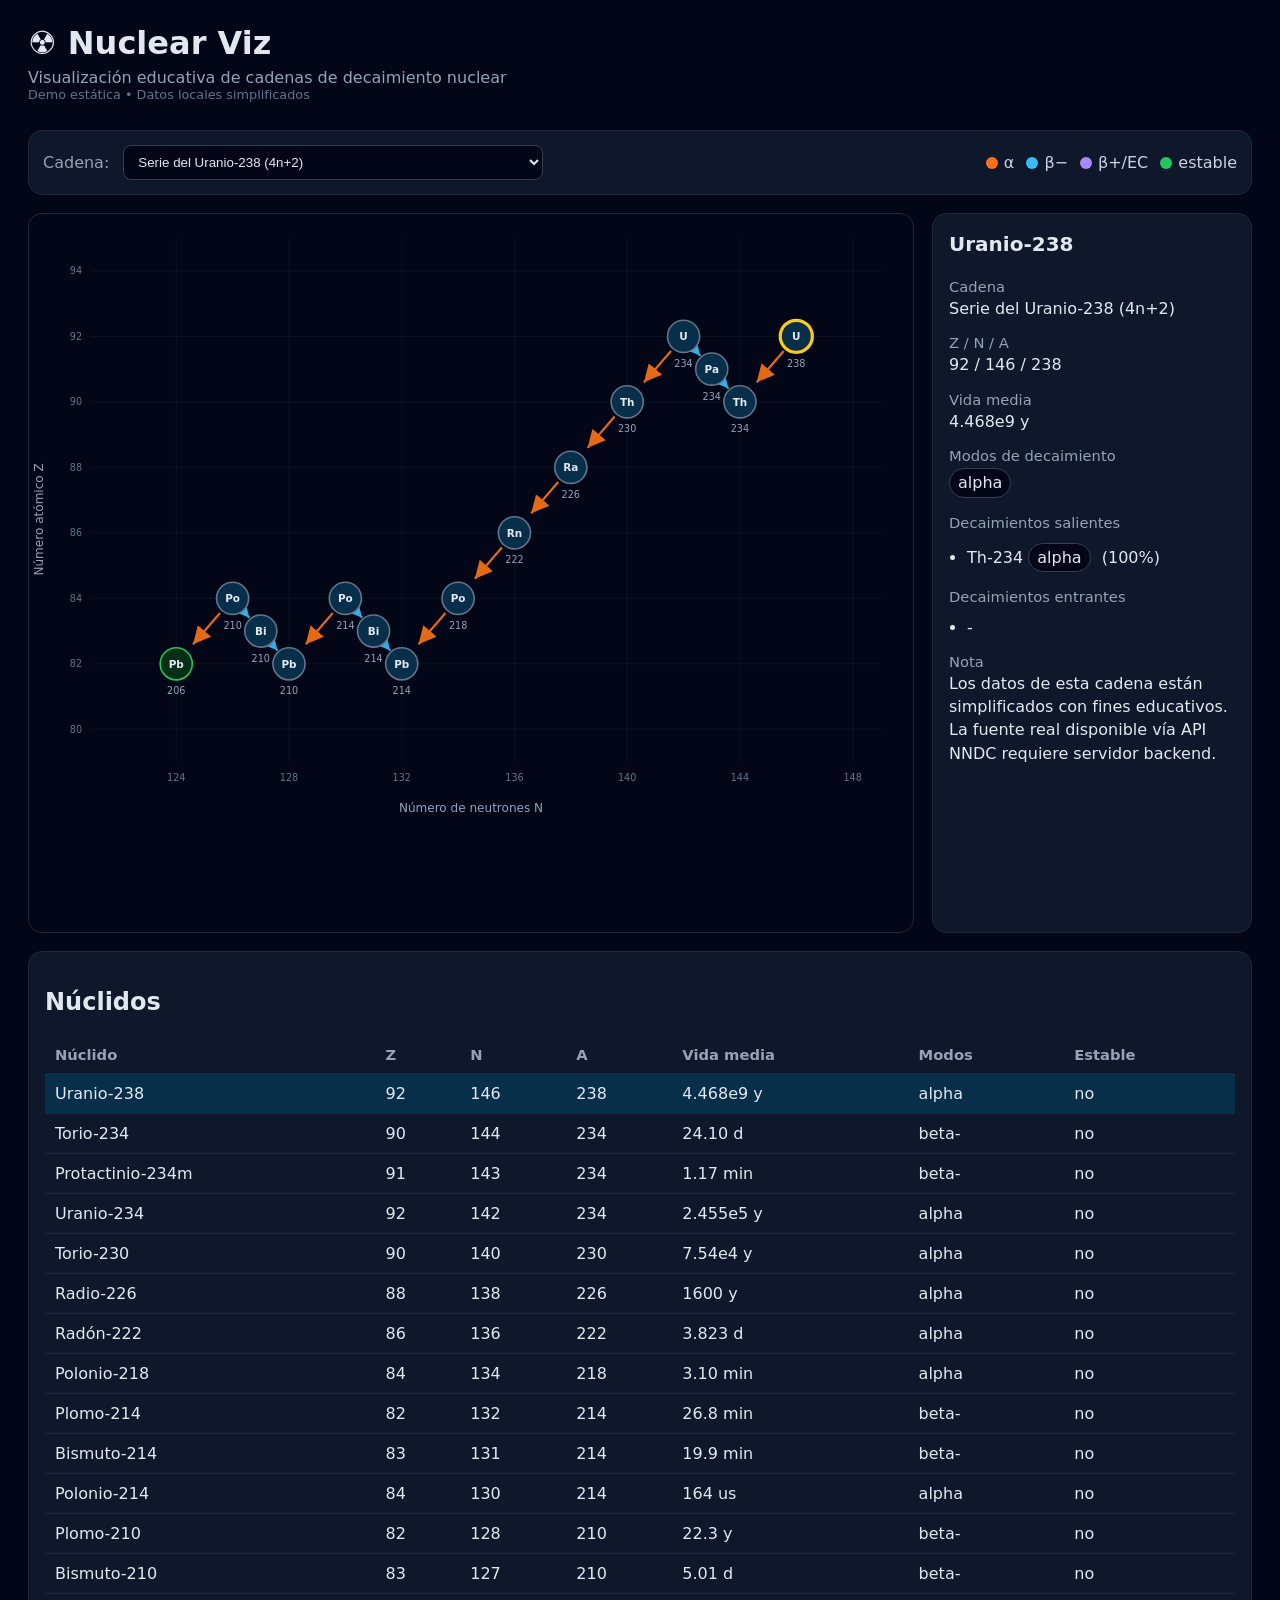
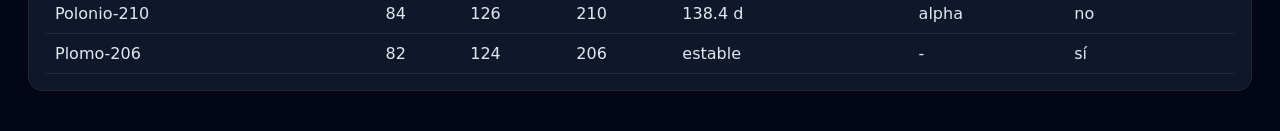
==== site/index.html @ 3c5556d0 "feat: add static site generation and GitHub Pages deployment config" ====
<!doctype html>
<html lang="es">
<head>
  <meta charset="utf-8" />
  <meta name="viewport" content="width=device-width, initial-scale=1" />
  <title>Nuclear Viz | Live Demo</title>
  <link rel="icon" type="image/svg+xml" href="./assets/favicon.svg" />
  <link rel="stylesheet" href="./assets/style.css" />
</head>
<body>
  <header>
    <h1>☢ Nuclear Viz</h1>
    <p>Visualización educativa de cadenas de decaimiento nuclear</p>
    <p style="font-size:0.8em; color:#64748b;">Demo estática • Datos locales simplificados</p>
  </header>

  <main>
    <section class="controls">
      <label for="chain-select">Cadena:</label>
      <select id="chain-select"></select>

      <div class="legend">
        <span class="legend-item"><span class="swatch alpha"></span>α</span>
        <span class="legend-item"><span class="swatch beta-minus"></span>β−</span>
        <span class="legend-item"><span class="swatch beta-plus"></span>β+/EC</span>
        <span class="legend-item"><span class="swatch stable"></span>estable</span>
      </div>
    </section>

    <section class="layout">
      <div id="chart" aria-label="Carta de núclidos de la cadena seleccionada"></div>
      <aside id="detail">Cargando...</aside>
    </section>

    <section class="table-section">
      <h2>Núclidos</h2>
      <table id="nuclide-table">
        <thead>
          <tr>
            <th>Núclido</th>
            <th>Z</th>
            <th>N</th>
            <th>A</th>
            <th>Vida media</th>
            <th>Modos</th>
            <th>Estable</th>
          </tr>
        </thead>
        <tbody></tbody>
      </table>
    </section>
  </main>

  <script src="./app.js"></script>
</body>
</html>
---- site/assets/style.css ----
:root {
  color-scheme: dark;
}

* {
  box-sizing: border-box;
}

body {
  margin: 0;
  font-family: system-ui, -apple-system, Segoe UI, Roboto, sans-serif;
  background: #020617;
  color: #e2e8f0;
}

header {
  padding: 24px 28px 8px;
}

h1 {
  margin: 0 0 6px;
  font-size: 2rem;
}

header p {
  margin: 0;
  color: #94a3b8;
}

main {
  padding: 20px 28px 40px;
  display: grid;
  gap: 18px;
}

.controls {
  display: flex;
  flex-wrap: wrap;
  align-items: center;
  gap: 14px;
  padding: 14px;
  border: 1px solid #1e293b;
  border-radius: 14px;
  background: #0f172a;
}

label {
  color: #94a3b8;
}

select {
  background: #020617;
  color: #e2e8f0;
  border: 1px solid #334155;
  border-radius: 8px;
  padding: 8px 10px;
  min-width: min(420px, 100%);
}

.legend {
  display: flex;
  gap: 12px;
  flex-wrap: wrap;
  margin-left: auto;
  color: #cbd5e1;
}

.legend-item {
  display: inline-flex;
  align-items: center;
  gap: 6px;
}

.swatch {
  width: 12px;
  height: 12px;
  border-radius: 999px;
  display: inline-block;
}

.swatch.alpha {
  background: #f97316;
}

.swatch.beta-minus {
  background: #38bdf8;
}

.swatch.beta-plus {
  background: #a78bfa;
}

.swatch.stable {
  background: #22c55e;
}

.layout {
  display: grid;
  grid-template-columns: minmax(0, 1fr) 320px;
  gap: 18px;
  align-items: start;
}

#chart {
  min-height: 720px;
  border: 1px solid #1e293b;
  border-radius: 14px;
  background: #020617;
  overflow: auto;
}

#detail {
  padding: 16px;
  border: 1px solid #1e293b;
  border-radius: 14px;
  background: #0f172a;
  min-height: 720px;
  line-height: 1.45;
}

#detail h2 {
  margin-top: 0;
  font-size: 1.25rem;
}

.detail-label {
  color: #94a3b8;
  font-size: 0.92rem;
  margin-top: 12px;
}

.pill {
  display: inline-block;
  padding: 2px 8px;
  margin: 2px 6px 2px 0;
  border-radius: 999px;
  border: 1px solid #334155;
  background: #020617;
}

#detail ul {
  margin: 8px 0;
  padding-left: 18px;
}

#detail li {
  margin: 4px 0;
}

.table-section {
  border: 1px solid #1e293b;
  border-radius: 14px;
  background: #0f172a;
  padding: 16px;
  overflow: auto;
}

table {
  width: 100%;
  border-collapse: collapse;
}

th,
td {
  padding: 10px;
  border-bottom: 1px solid #1e293b;
  text-align: left;
}

th {
  color: #94a3b8;
  font-size: 0.92rem;
}

tbody tr:hover,
tbody tr.selected {
  background: #082f49;
  cursor: pointer;
}

svg text {
  user-select: none;
}

.nuclide {
  cursor: pointer;
}

.nuclide:focus {
  outline: 2px solid #facc15;
}

.radioactive-node {
  fill: #082f49;
}

.stable-node {
  fill: #052e16;
}

@media (max-width: 1000px) {
  .layout {
    grid-template-columns: 1fr;
  }

  #detail {
    min-height: 220px;
  }
}
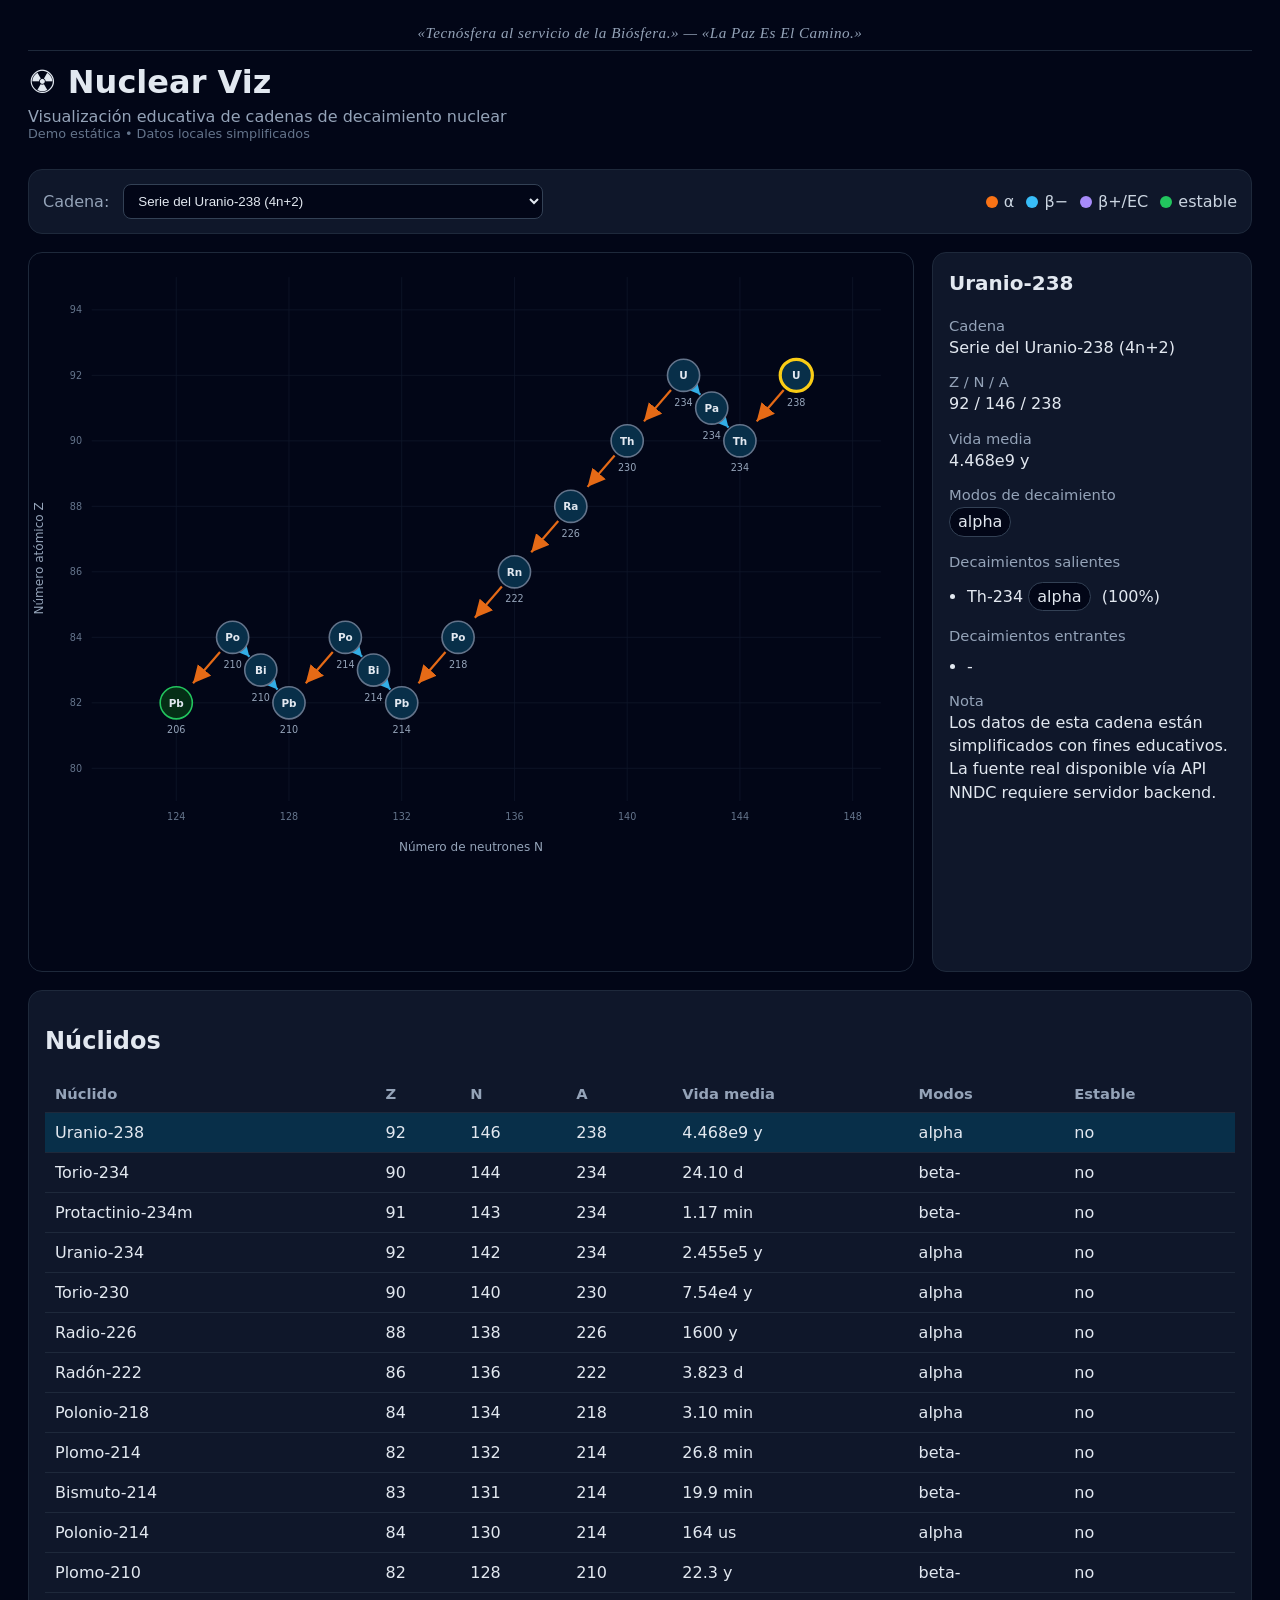
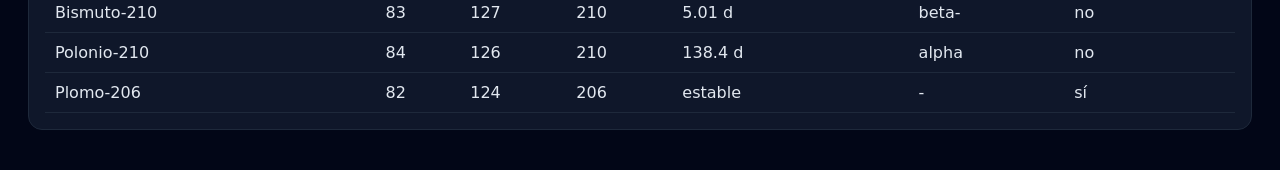
==== commit 526ef244: "feat(ui): add project motto to static demo header" ====
--- a/site/index.html
+++ b/site/index.html
@@ -8,7 +8,8 @@
   <link rel="stylesheet" href="./assets/style.css" />
 </head>
 <body>
-  <header>
+    <header>
+    <div class="motto">«Tecnósfera al servicio de la Biósfera.» — «La Paz Es El Camino.»</div>
     <h1>☢ Nuclear Viz</h1>
     <p>Visualización educativa de cadenas de decaimiento nuclear</p>
     <p style="font-size:0.8em; color:#64748b;">Demo estática • Datos locales simplificados</p>
--- a/site/assets/style.css
+++ b/site/assets/style.css
@@ -207,3 +207,23 @@
     min-height: 220px;
   }
 }
+
+/* --- Motto / Lema --- */
+.motto {
+  font-family: Georgia, 'Times New Roman', serif;
+  font-style: italic;
+  color: #94a3b8; /* Gris azulado suave */
+  font-size: 0.95rem;
+  margin-bottom: 12px;
+  letter-spacing: 0.5px;
+  text-align: center;
+  border-bottom: 1px solid #1e293b;
+  padding-bottom: 8px;
+}
+
+/* Ajuste responsive si hace falta */
+@media (max-width: 600px) {
+  .motto {
+    font-size: 0.85rem;
+  }
+}
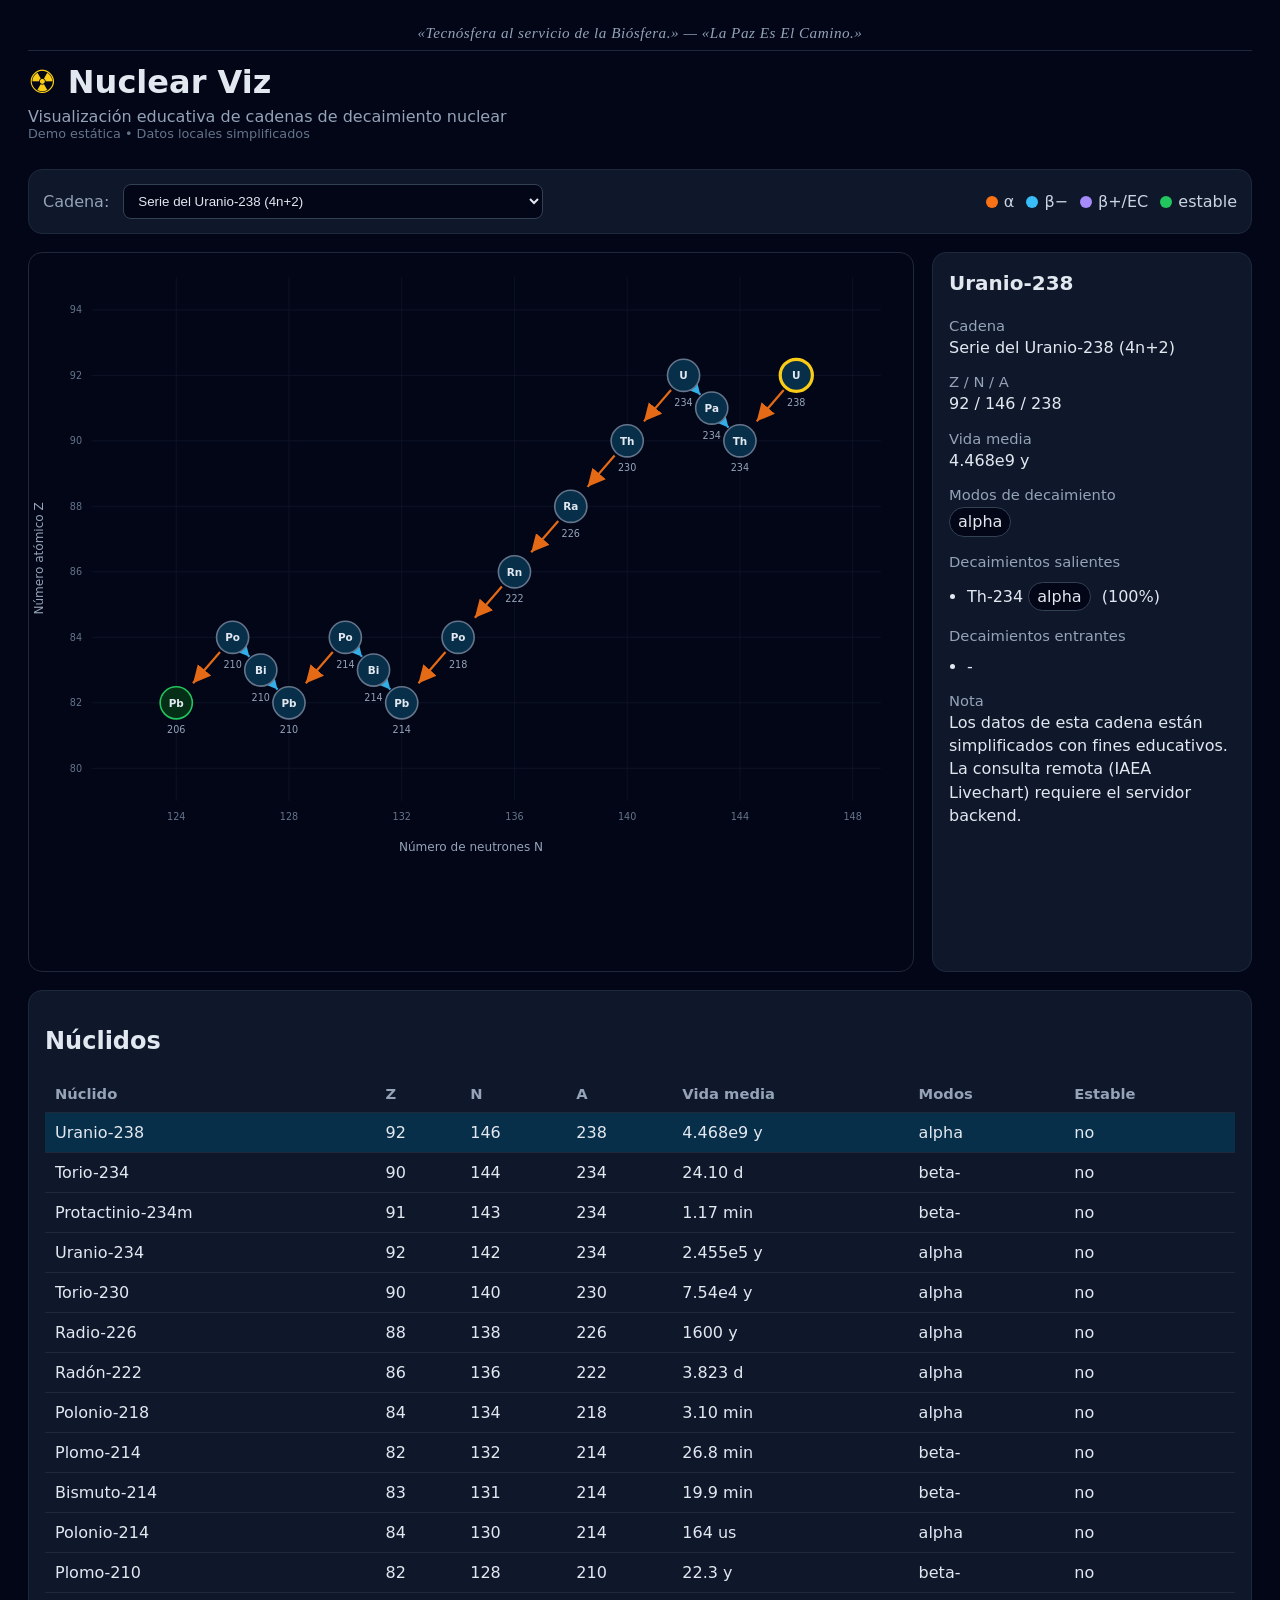
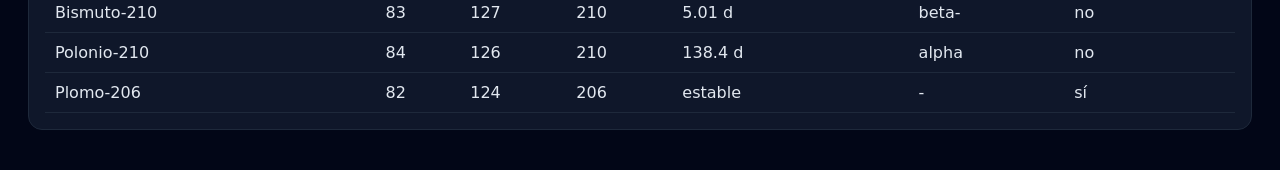
==== commit 9dfc92ae: "refactor: fuente única del frontend (site/), modo api/static por meta; vida media normalizada; lema " ====
--- a/site/index.html
+++ b/site/index.html
@@ -3,14 +3,15 @@
 <head>
   <meta charset="utf-8" />
   <meta name="viewport" content="width=device-width, initial-scale=1" />
+  <meta name="nv-mode" content="static" />
   <title>Nuclear Viz | Live Demo</title>
   <link rel="icon" type="image/svg+xml" href="./assets/favicon.svg" />
   <link rel="stylesheet" href="./assets/style.css" />
 </head>
 <body>
-    <header>
+  <header>
     <div class="motto">«Tecnósfera al servicio de la Biósfera.» — «La Paz Es El Camino.»</div>
-    <h1>☢ Nuclear Viz</h1>
+    <h1><span class="logo-icon" aria-hidden="true">☢</span> Nuclear Viz</h1>
     <p>Visualización educativa de cadenas de decaimiento nuclear</p>
     <p style="font-size:0.8em; color:#64748b;">Demo estática • Datos locales simplificados</p>
   </header>
--- a/site/assets/style.css
+++ b/site/assets/style.css
@@ -227,3 +227,8 @@
     font-size: 0.85rem;
   }
 }
+
+/* Icono ☢ antes del nombre, en amarillo */
+.logo-icon {
+  color: #facc15;
+}
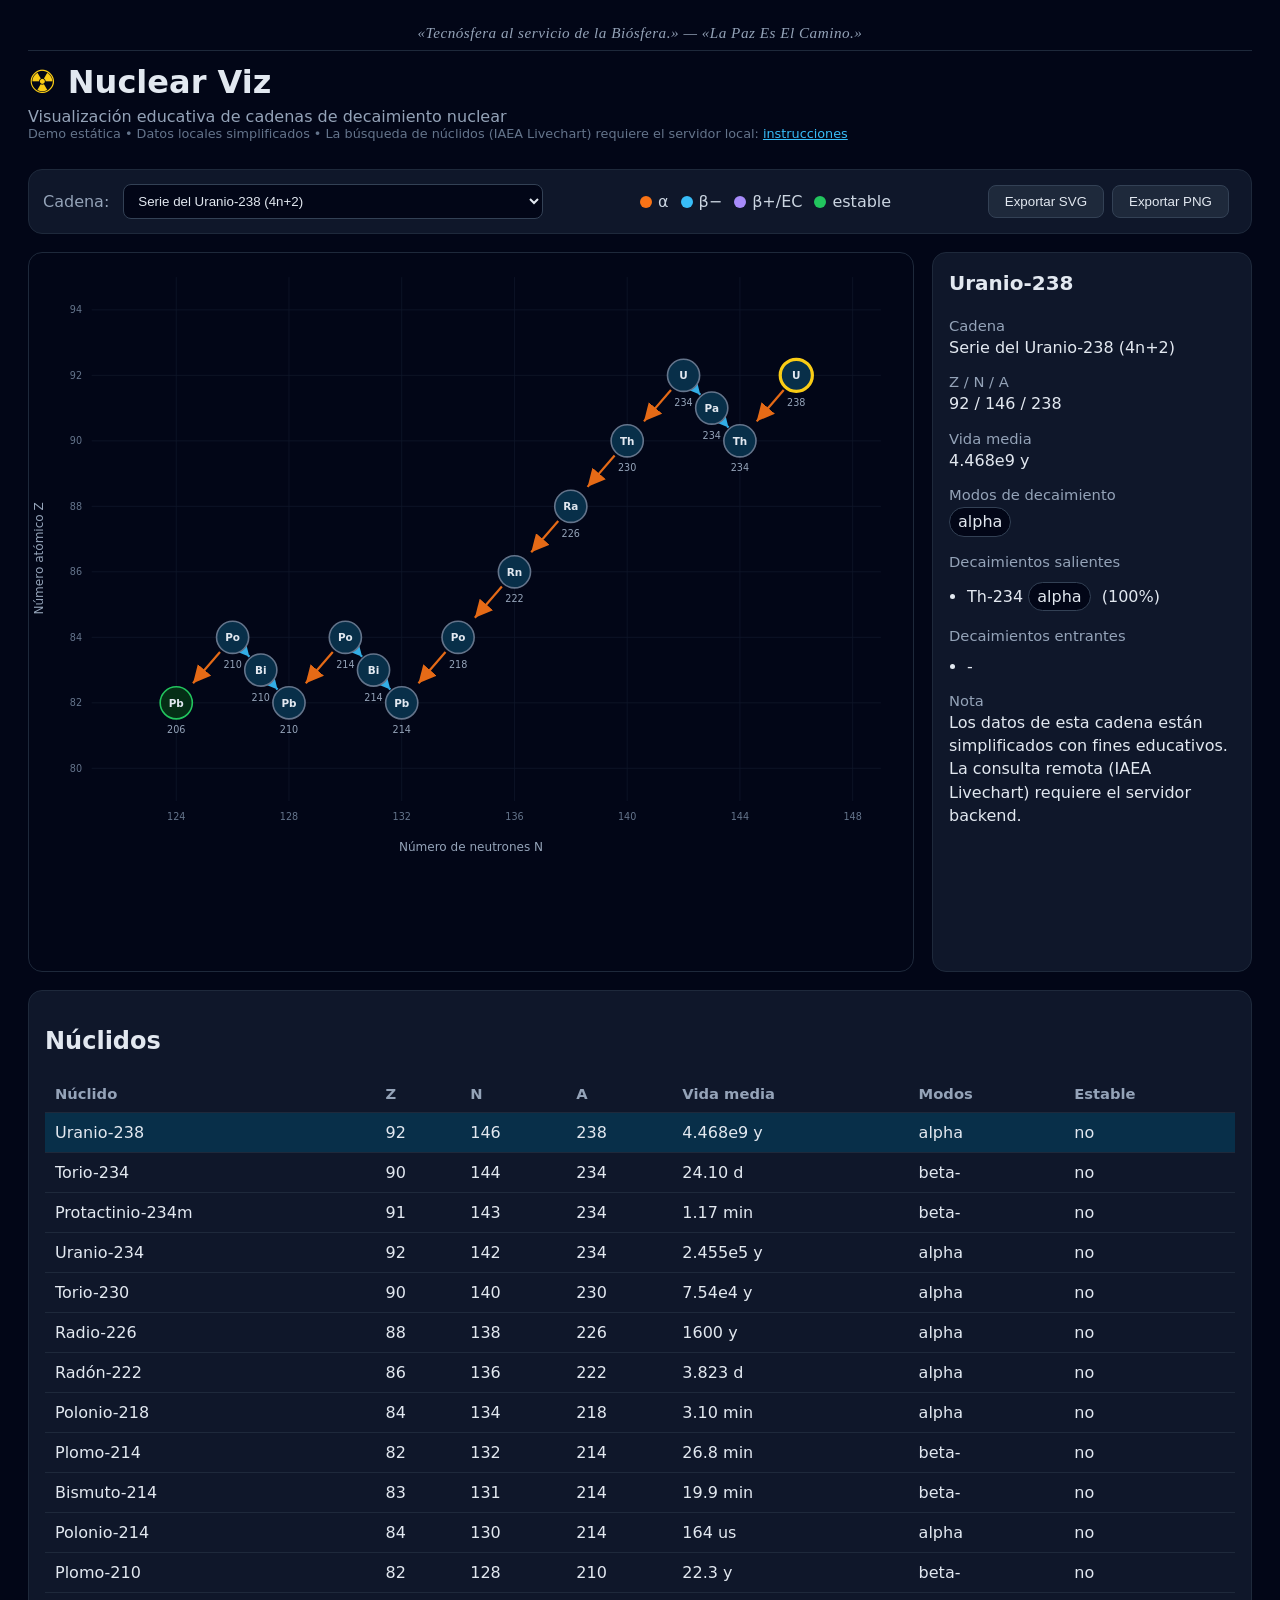
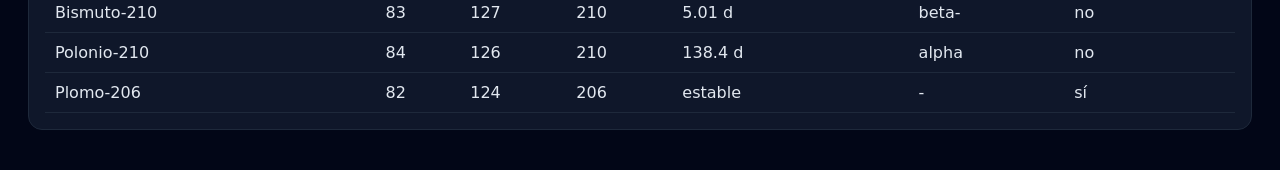
==== commit ce6c1515: "feat(ui): exportar gráfico a SVG/PNG; aviso en la demo estática; v0.5.0" ====
--- a/site/index.html
+++ b/site/index.html
@@ -13,7 +13,7 @@
     <div class="motto">«Tecnósfera al servicio de la Biósfera.» — «La Paz Es El Camino.»</div>
     <h1><span class="logo-icon" aria-hidden="true">☢</span> Nuclear Viz</h1>
     <p>Visualización educativa de cadenas de decaimiento nuclear</p>
-    <p style="font-size:0.8em; color:#64748b;">Demo estática • Datos locales simplificados</p>
+    <p style="font-size:0.8em; color:#64748b;">Demo estática • Datos locales simplificados • La búsqueda de núclidos (IAEA Livechart) requiere el servidor local: <a href="https://github.com/amurlaniakea/nuclear-viz#readme">instrucciones</a></p>
   </header>
 
   <main>
@@ -27,6 +27,12 @@
         <span class="legend-item"><span class="swatch beta-plus"></span>β+/EC</span>
         <span class="legend-item"><span class="swatch stable"></span>estable</span>
       </div>
+
+      <span class="export-buttons">
+        <button id="export-svg" type="button" title="Descargar el gráfico como SVG vectorial">Exportar SVG</button>
+        <button id="export-png" type="button" title="Descargar el gráfico como imagen PNG">Exportar PNG</button>
+        <span id="export-status" class="hint" aria-live="polite"></span>
+      </span>
     </section>
 
     <section class="layout">
@@ -53,6 +59,7 @@
     </section>
   </main>
 
+  <script src="./export.js"></script>
   <script src="./app.js"></script>
 </body>
 </html>
--- a/site/assets/style.css
+++ b/site/assets/style.css
@@ -232,3 +232,93 @@
 .logo-icon {
   color: #facc15;
 }
+
+/* --- Búsqueda de núclidos (modo API) --- */
+.search {
+  display: flex;
+  flex-wrap: wrap;
+  align-items: center;
+  gap: 10px;
+  padding: 14px;
+  border: 1px solid #1e293b;
+  border-radius: 14px;
+  background: #0f172a;
+}
+
+.search input[type="text"] {
+  background: #020617;
+  color: #e2e8f0;
+  border: 1px solid #334155;
+  border-radius: 8px;
+  padding: 8px 10px;
+  min-width: min(260px, 100%);
+}
+
+.search button,
+.controls button {
+  background: #1e293b;
+  color: #e2e8f0;
+  border: 1px solid #334155;
+  border-radius: 8px;
+  padding: 8px 16px;
+  cursor: pointer;
+}
+
+.search button:hover:not(:disabled),
+.controls button:hover:not(:disabled) {
+  background: #334155;
+}
+
+.search button:disabled,
+.controls button:disabled {
+  opacity: 0.6;
+  cursor: wait;
+}
+
+.search .hint {
+  color: #64748b;
+}
+
+.search-result {
+  padding: 16px;
+  border: 1px solid #1e293b;
+  border-radius: 14px;
+  background: #0f172a;
+  line-height: 1.45;
+}
+
+.search-result h2 {
+  margin-top: 0;
+  font-size: 1.25rem;
+}
+
+.search-result p {
+  margin: 0;
+}
+
+.search-error {
+  color: #fca5a5;
+}
+
+.search-info {
+  color: #94a3b8;
+  margin-top: 10px;
+}
+
+/* --- Exportar gráfico --- */
+.export-buttons {
+  display: flex;
+  flex-wrap: wrap;
+  align-items: center;
+  gap: 8px;
+  margin-left: auto;
+}
+
+.controls .hint {
+  color: #fca5a5;
+  font-size: 0.85rem;
+}
+
+header a {
+  color: #38bdf8;
+}
